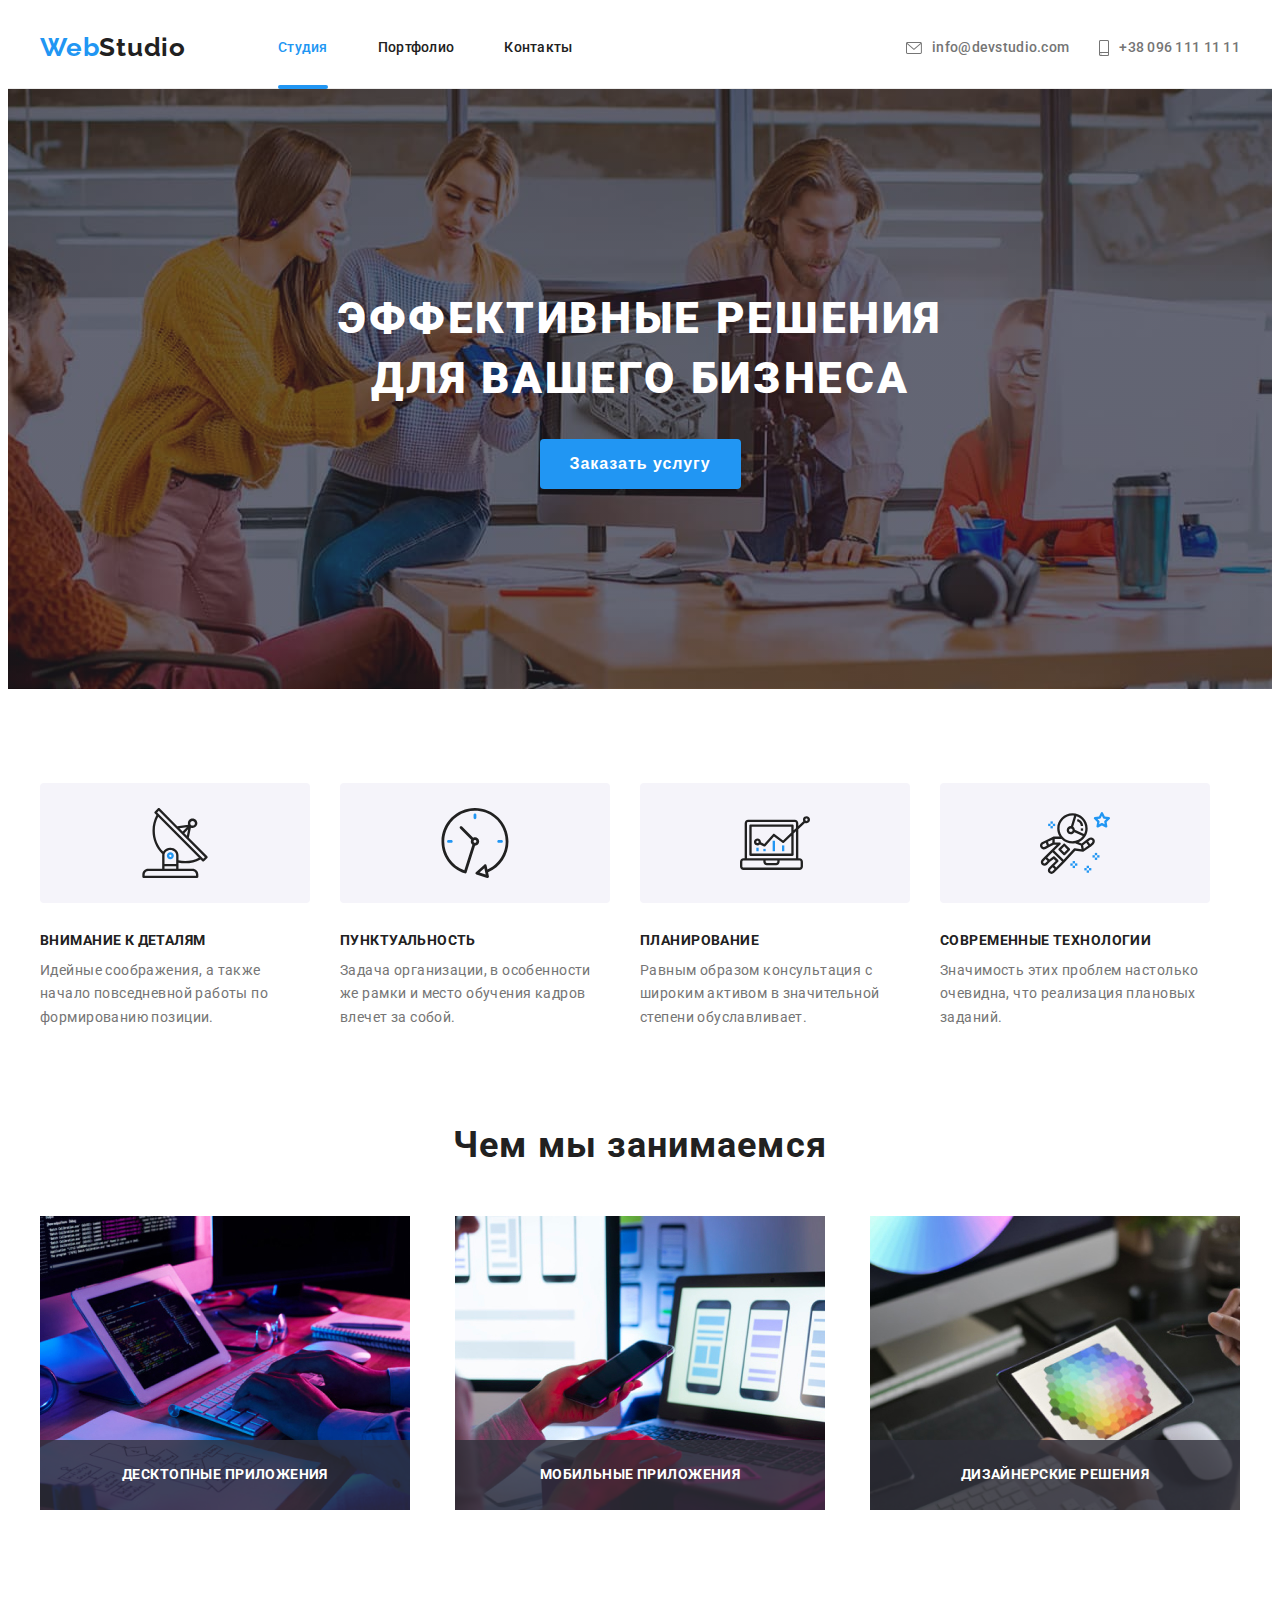
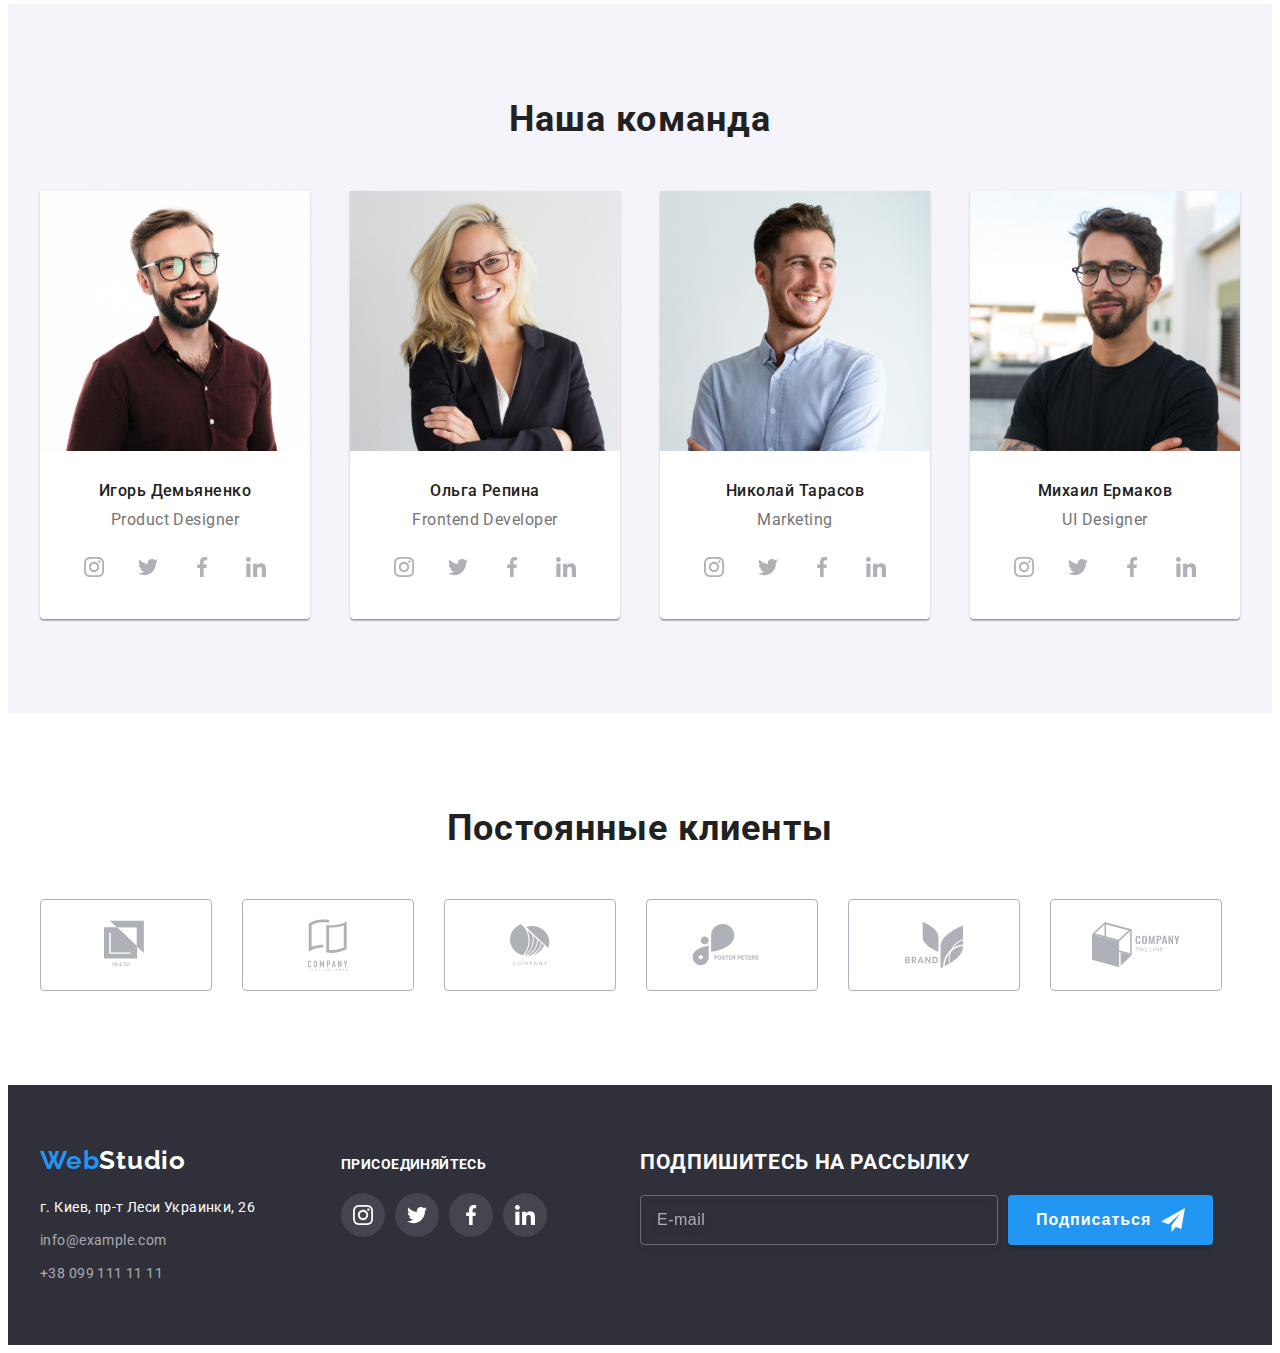
==== index.html @ 3a0b06a1 "Переносит все файлы из предыдущего ДЗ" ====
<!DOCTYPE html>
<html lang="ru">
  <head>
    <meta charset="UTF-8" />
    <meta name="viewport" content="width=device-width, initial-scale=1.0" />
    <title lang="en"><span>Web</span>Studio</title>
    <link
      rel="stylesheet"
      href="https://cdnjs.cloudflare.com/ajax/libs/modern-normalize/1.0.0/modern-normalize.min.css"
      integrity="sha512-ISS7cAi1PEhQ8jnbJpJZMd29NlhNj4AWYyLOSp2CE/CsHxTCu+r+t0D2yoJudVrd0/8fTVPUVDzY5Tvli75u/g=="
      crossorigin="anonymous"
    />
    <link rel="preconnect" href="https://fonts.gstatic.com" />
    <link
      href="https://fonts.googleapis.com/css2?family=Raleway:wght@700&family=Roboto:wght@400;500;700;900&display=swap"
      rel="stylesheet"
    />
    <link rel="stylesheet" href="./css/styles.css" />
  </head>
  <body>
    <header class="header">
      <div class="conteiner">
        <nav class="navigation">
          <a class="logo link" lang="en" href="index.html">
            <span class="logo-color">Web</span>Studio
          </a>
          <ul class="navigation-list list">
            <li class="navigation-list-item">
              <a class="navigation-list-link current link" href="#">Студия</a>
            </li>
            <li class="navigation-list-item">
              <a class="navigation-list-link link" href="./portfolio.html"
                >Портфолио</a
              >
            </li>
            <li class="navigation-list-item">
              <a class="navigation-list-link link" href="#">Контакты</a>
            </li>
          </ul>
        </nav>
        <ul class="contacts-list list">
          <li class="contacts-list-item">
            <a class="head-contacts link" href="mailto:info@devstudio.com">
              <svg width="16" height="12" class="icon-mail">
                <use href="./images/sprite-svg/sprite.svg#icon-mail"></use>
              </svg>
              info@devstudio.com</a
            >
          </li>
          <li class="contacts-list-item">
            <a class="head-contacts link" href="tel:+380961111111">
              <svg width="10" height="16" class="icon-smartphone">
                <use
                  href="./images/sprite-svg/sprite.svg#icon-smartphone"
                ></use>
              </svg>
              +38 096 111 11 11</a
            >
          </li>
        </ul>
      </div>
    </header>
    <main>
      <!-- Hero -->
      <section class="section-hero">
        <div class="conteiner">
          <h1 class="hero-title">Эффективные решения для вашего бизнеса</h1>
          <button class="hero-btn" type="button" data-modal-open>
            Заказать услугу
          </button>
        </div>
      </section>
      <!-- info -->
      <section class="section-info">
        <div class="conteiner">
          <h2 class="visually-hidden">Преимущества компаниии</h2>
          <ul class="info-list list">
            <li class="info-item">
              <div class="info-icon">
                <svg width="70" height="70" class="info-icon-pic">
                  <use href="./images/sprite-svg/sprite.svg#icon-antenna"></use>
                </svg>
              </div>
              <h3 class="info-item-title">Внимание к деталям</h3>
              <p class="info-item-text">
                Идейные соображения, а также начало повседневной работы по
                формированию позиции.
              </p>
            </li>
            <li class="info-item">
              <div class="info-icon">
                <svg width="70" height="70" class="info-icon-pic">
                  <use href="./images/sprite-svg/sprite.svg#icon-clock"></use>
                </svg>
              </div>
              <h3 class="info-item-title">Пунктуальность</h3>
              <p class="info-item-text">
                Задача организации, в особенности же рамки и место обучения
                кадров влечет за собой.
              </p>
            </li>
            <li class="info-item">
              <div class="info-icon">
                <svg width="70" height="70" class="info-icon-pic">
                  <use href="./images/sprite-svg/sprite.svg#icon-diagram"></use>
                </svg>
              </div>
              <h3 class="info-item-title">Планирование</h3>
              <p class="info-item-text">
                Равным образом консультация с широким активом в значительной
                степени обуславливает.
              </p>
            </li>
            <li class="info-item">
              <div class="info-icon">
                <svg width="70" height="70" class="info-icon-pic">
                  <use
                    href="./images/sprite-svg/sprite.svg#icon-astronaut"
                  ></use>
                </svg>
              </div>
              <h3 class="info-item-title">Современные технологии</h3>
              <p class="info-item-text">
                Значимость этих проблем настолько очевидна, что реализация
                плановых заданий.
              </p>
            </li>
          </ul>
        </div>
      </section>
      <!-- What are we doing -->
      <section class="section-we-doing">
        <div class="conteiner">
          <h2 class="we-doing-title">Чем мы занимаемся</h2>
          <ul class="we-doing-list list">
            <li class="we-doing-item">
              <img
                class="we-doing-img"
                src="./images/What-are-we-doing/img1.jpg"
                alt="Написание кода приложения"
                width="370"
                height="294"
              />
              <p class="we-doing-text">Десктопные приложения</p>
            </li>
            <li class="we-doing-item">
              <img
                class="we-doing-img"
                src="./images/What-are-we-doing/img2.jpg"
                alt="Синхронизация с телефоном"
                width="370"
                height="294"
              />
              <p class="we-doing-text">Мобильные приложения</p>
            </li>
            <li class="we-doing-item">
              <img
                class="we-doing-img"
                src="./images/What-are-we-doing/img3.jpg"
                alt="Выбор цвета"
                width="370"
                height="294"
              />
              <p class="we-doing-text">Дизайнерские решения</p>
            </li>
          </ul>
        </div>
      </section>
      <!-- our team -->
      <section class="section-team">
        <div class="conteiner">
          <h2 class="team-title">Наша команда</h2>
          <ul class="team-list list">
            <li class="team-item">
              <img
                class="team-img"
                src="./images/our-team/Игорь-Демьяненко.jpg"
                alt="Фото Игорь Демьяненко"
                width="270"
                height="260"
              />
              <h3 class="team-name">Игорь Демьяненко</h3>
              <p class="team-profession" lang="en">Product Designer</p>
              <ul class="social-list list">
                <li class="social-list-item">
                  <a class="social-list-link link" href="#">
                    <svg class="social-list-icon social-light-theme">
                      <use
                        href="./images/sprite-svg/sprite.svg#icon-instagram"
                      ></use>
                    </svg>
                  </a>
                </li>
                <li class="social-list-item">
                  <a class="social-list-link link" href="#">
                    <svg class="social-list-icon social-light-theme">
                      <use
                        href="./images/sprite-svg/sprite.svg#icon-twitter"
                      ></use>
                    </svg>
                  </a>
                </li>
                <li class="social-list-item">
                  <a class="social-list-link link" href="#">
                    <svg class="social-list-icon social-light-theme">
                      <use
                        href="./images/sprite-svg/sprite.svg#icon-facebook"
                      ></use>
                    </svg>
                  </a>
                </li>
                <li class="social-list-item">
                  <a class="social-list-link link" href="#">
                    <svg class="social-list-icon social-light-theme">
                      <use
                        href="./images/sprite-svg/sprite.svg#icon-linkedin"
                      ></use>
                    </svg>
                  </a>
                </li>
              </ul>
            </li>
            <li class="team-item">
              <img
                class="team-img"
                src="./images/our-team/Ольга-Репина.jpg"
                alt="Фото Ольга Репина"
                width="270"
                height="260"
              />
              <h3 class="team-name">Ольга Репина</h3>
              <p class="team-profession" lang="en">Frontend Developer</p>
              <ul class="social-list list">
                <li class="social-list-item">
                  <a class="social-list-link link" href="#">
                    <svg class="social-list-icon social-light-theme">
                      <use
                        href="./images/sprite-svg/sprite.svg#icon-instagram"
                      ></use>
                    </svg>
                  </a>
                </li>
                <li class="social-list-item">
                  <a class="social-list-link link" href="#">
                    <svg class="social-list-icon social-light-theme">
                      <use
                        href="./images/sprite-svg/sprite.svg#icon-twitter"
                      ></use>
                    </svg>
                  </a>
                </li>
                <li class="social-list-item">
                  <a class="social-list-link link" href="#">
                    <svg class="social-list-icon social-light-theme">
                      <use
                        href="./images/sprite-svg/sprite.svg#icon-facebook"
                      ></use>
                    </svg>
                  </a>
                </li>
                <li class="social-list-item">
                  <a class="social-list-link link" href="#">
                    <svg class="social-list-icon social-light-theme">
                      <use
                        href="./images/sprite-svg/sprite.svg#icon-linkedin"
                      ></use>
                    </svg>
                  </a>
                </li>
              </ul>
            </li>
            <li class="team-item">
              <img
                class="team-img"
                src="./images/our-team/Николай-Тарасов.jpg"
                alt="Фото Николай Тарасов"
                width="270"
                height="260"
              />
              <h3 class="team-name">Николай Тарасов</h3>
              <p class="team-profession" lang="en">Marketing</p>
              <ul class="social-list list">
                <li class="social-list-item">
                  <a class="social-list-link link" href="#">
                    <svg class="social-list-icon social-light-theme">
                      <use
                        href="./images/sprite-svg/sprite.svg#icon-instagram"
                      ></use>
                    </svg>
                  </a>
                </li>
                <li class="social-list-item">
                  <a class="social-list-link link" href="#">
                    <svg class="social-list-icon social-light-theme">
                      <use
                        href="./images/sprite-svg/sprite.svg#icon-twitter"
                      ></use>
                    </svg>
                  </a>
                </li>
                <li class="social-list-item">
                  <a class="social-list-link link" href="#">
                    <svg class="social-list-icon social-light-theme">
                      <use
                        href="./images/sprite-svg/sprite.svg#icon-facebook"
                      ></use>
                    </svg>
                  </a>
                </li>
                <li class="social-list-item">
                  <a class="social-list-link link" href="#">
                    <svg class="social-list-icon social-light-theme">
                      <use
                        href="./images/sprite-svg/sprite.svg#icon-linkedin"
                      ></use>
                    </svg>
                  </a>
                </li>
              </ul>
            </li>
            <li class="team-item">
              <img
                class="team-img"
                src="./images/our-team/Михаил-Ермаков.jpg"
                alt="Фото Михаил Ермаков"
                width="270"
                height="260"
              />
              <h3 class="team-name">Михаил Ермаков</h3>
              <p class="team-profession" lang="en">UI Designer</p>
              <ul class="social-list list">
                <li class="social-list-item">
                  <a class="social-list-link link" href="#">
                    <svg class="social-list-icon social-light-theme">
                      <use
                        href="./images/sprite-svg/sprite.svg#icon-instagram"
                      ></use>
                    </svg>
                  </a>
                </li>
                <li class="social-list-item">
                  <a class="social-list-link link" href="#">
                    <svg class="social-list-icon social-light-theme">
                      <use
                        href="./images/sprite-svg/sprite.svg#icon-twitter"
                      ></use>
                    </svg>
                  </a>
                </li>
                <li class="social-list-item">
                  <a class="social-list-link link" href="#">
                    <svg class="social-list-icon social-light-theme">
                      <use
                        href="./images/sprite-svg/sprite.svg#icon-facebook"
                      ></use>
                    </svg>
                  </a>
                </li>
                <li class="social-list-item">
                  <a class="social-list-link link" href="#">
                    <svg class="social-list-icon social-light-theme">
                      <use
                        href="./images/sprite-svg/sprite.svg#icon-linkedin"
                      ></use>
                    </svg>
                  </a>
                </li>
              </ul>
            </li>
          </ul>
        </div>
      </section>
      <!-- Regular customers -->
      <section class="section-customers">
        <div class="conteiner">
          <h2 class="customers-title">Постоянные клиенты</h2>
          <ul class="customers-list list">
            <li class="customers-item">
              <a class="customers-link link" href="#">
                <svg width="44" height="50" class="customers-link-pic">
                  <use
                    href="./images/sprite-svg/sprite.svg#icon-company1"
                  ></use>
                </svg>
              </a>
            </li>
            <li class="customers-item">
              <a class="customers-link link" href="#">
                <svg width="40" height="52" class="customers-link-pic">
                  <use
                    href="./images/sprite-svg/sprite.svg#icon-company2"
                  ></use>
                </svg>
              </a>
            </li>
            <li class="customers-item">
              <a class="customers-link link" href="#">
                <svg width="40" height="42" class="customers-link-pic">
                  <use
                    href="./images/sprite-svg/sprite.svg#icon-company3"
                  ></use>
                </svg>
              </a>
            </li>
            <li class="customers-item">
              <a class="customers-link link" href="#">
                <svg width="80" height="42" class="customers-link-pic">
                  <use
                    href="./images/sprite-svg/sprite.svg#icon-company4"
                  ></use>
                </svg>
              </a>
            </li>
            <li class="customers-item">
              <a class="customers-link link" href="#">
                <svg width="58" height="46" class="customers-link-pic">
                  <use
                    href="./images/sprite-svg/sprite.svg#icon-company5"
                  ></use>
                </svg>
              </a>
            </li>
            <li class="customers-item">
              <a class="customers-link link" href="#">
                <svg width="88" height="46" class="customers-link-pic">
                  <use
                    href="./images/sprite-svg/sprite.svg#icon-company6"
                  ></use>
                </svg>
              </a>
            </li>
          </ul>
        </div>
      </section>
    </main>
    <!-- Contacts info -->
    <footer class="footer">
      <div class="conteiner">
        <div class="footer-contacts">
          <a class="footer-logo link" lang="en" href="index.html">
            <span class="logo-color">Web</span>Studio
          </a>
          <address class="footer-address">
            <ul class="address-list list">
              <li class="address-item">
                <a
                  class="address-map link"
                  href="https://goo.gl/maps/zDSShLqWRXgAwJdu6"
                  target="_blank"
                  >г. Киев, пр-т Леси Украинки, 26</a
                >
              </li>
              <li class="address-item">
                <a class="footer-contacts link" href="mailto:info@devstudio.com"
                  >info@example.com</a
                >
              </li>
              <li class="address-item">
                <a class="footer-contacts link" href="tel:+380961111111"
                  >+38 099 111 11 11</a
                >
              </li>
            </ul>
          </address>
        </div>
        <div class="footer-social">
          <p class="social-title">Присоединяйтесь</p>
          <ul class="social-list list">
            <li class="social-list-item">
              <a class="social-list-link link" href="#">
                <svg class="social-list-icon social-dark-theme">
                  <use
                    href="./images/sprite-svg/sprite.svg#icon-instagram"
                  ></use>
                </svg>
              </a>
            </li>
            <li class="social-list-item">
              <a class="social-list-link link" href="#">
                <svg class="social-list-icon social-dark-theme">
                  <use href="./images/sprite-svg/sprite.svg#icon-twitter"></use>
                </svg>
              </a>
            </li>
            <li class="social-list-item">
              <a class="social-list-link link" href="#">
                <svg class="social-list-icon social-dark-theme">
                  <use
                    href="./images/sprite-svg/sprite.svg#icon-facebook"
                  ></use>
                </svg>
              </a>
            </li>
            <li class="social-list-item">
              <a class="social-list-link link" href="#">
                <svg class="social-list-icon social-dark-theme">
                  <use
                    href="./images/sprite-svg/sprite.svg#icon-linkedin"
                  ></use>
                </svg>
              </a>
            </li>
          </ul>
        </div>
        <div class="footer-submit">
          <h2 class="submit-title">Подпишитесь на рассылку</h2>
          <form action="#" class="footer-submit-form">
            <input
              type="email"
              placeholder="E-mail"
              class="footer-submit-input"
              name="user-email"
              required
            /><button class="footer-btn" type="submit">
              Подписаться
              <svg width="24" height="24" class="submit-icon">
                <use href="./images/sprite-svg/sprite.svg#icon-send"></use>
              </svg>
            </button>
          </form>
        </div>
      </div>
    </footer>
    <div class="backdrop is-hidden" data-modal>
      <div class="modal">
        <button class="modal-close" type="button" data-modal-close>
          <svg width="11" height="11" class="modal-icon">
            <use href="./images/sprite-svg/sprite.svg#icon-close-1"></use>
          </svg>
        </button>
        <form action="#" class="modal-form">
          <p class="modal-title">Оставьте свои данные, мы вам перезвоним</p>
          <div class="modal-form-container">
            <label for="name" class="modal-label">Имя</label>
            <div class="modal-box">
              <input
                type="text"
                id="name"
                name="name"
                class="modal-input"
                required
              />
              <svg width="18" height="18" class="modal-form-icon">
                <use
                  href="./images/sprite-svg/sprite.svg#icon-person-black"
                ></use>
              </svg>
            </div>
          </div>
          <div class="modal-form-container">
            <label for="tel" class="modal-label">Телефон</label>
            <div class="modal-box">
              <input
                type="tel"
                id="tel"
                name="phone"
                class="modal-input"
                required
              />
              <svg width="18" height="18" class="modal-form-icon">
                <use
                  href="./images/sprite-svg/sprite.svg#icon-phone-black"
                ></use>
              </svg>
            </div>
          </div>
          <div class="modal-form-container">
            <label for="mail" class="modal-label">Почта</label>
            <div class="modal-box">
              <input
                type="email"
                id="mail"
                name="mail"
                class="modal-input"
                required
              />
              <svg width="18" height="18" class="modal-form-icon">
                <use
                  href="./images/sprite-svg/sprite.svg#icon-email-black"
                ></use>
              </svg>
            </div>
          </div>
          <label for="modal-textarea" class="modal-label">Комментарий</label>
          <textarea
            class="modal-textarea"
            name="modal-textarea"
            id="modal-textarea"
            placeholder="Введите текст"
          ></textarea>
          <div class="conteiner-checkbox">
            <label class="checkbox-label">
              <input
                type="checkbox"
                class="checkbox-input"
                name="checkbox"
                required
              />
              <span class="checkbox-icon"></span>Соглашаюсь с рассылкой и
              принимаю&nbsp;
              <a class="checkbox-link" href="#">Условия договора</a>
            </label>
          </div>
          <button type="submit" class="submit-btn">Отправить</button>
        </form>
      </div>
    </div>
    <script src="./js/modal.js"></script>
  </body>
</html>
---- css/styles.css ----
:root {
  --primery-text-color: #757575;
  --title-color: #212121;
  --secondary-color: #2196f3;
  --background-color: #2f303a;
  --secondary-background-color: #f5f4fa;
  --background-card-color: #ffffff;
  --background-hero-color: #c4c4c4;
  --social-icon-light-color: #afb1b8;
  --light-icon-color: #ffffff;
  --time-hover: 250ms;
}

h1,
h2,
h3,
h4,
h5,
h6,
p {
  margin: 0;
}

ul,
ol {
  margin: 0;
  padding: 0;
}

img {
  display: block;
}

.link {
  text-decoration: none;
}

.list {
  list-style: none;
}

address {
  font-style: normal;
}

body {
  font-family: 'Roboto', sans-serif;
  font-size: 14px;
  color: var(--primery-text-color);
}

.conteiner {
  width: 1200px;
  padding-right: 15px;
  padding-left: 15px;
  margin: 0 auto;
}

/* ============= modal window =============*/

.backdrop {
  position: fixed;
  top: 0;
  left: 0;
  width: 100%;
  height: 100%;
  background: rgba(0, 0, 0, 0.2);

  opacity: 1;
  visibility: visible;
  transition: opacity var(--time-hover) cubic-bezier(0.4, 0, 0.2, 1),
    visibility var(--time-hover) cubic-bezier(0.4, 0, 0.2, 1);
}

.backdrop.is-hidden {
  opacity: 0;
  pointer-events: none;
  visibility: hidden;
}

.backdrop.is-hidden .modal {
  transform: translate(-50%, -50%) scale(0.5);
}

.modal {
  position: absolute;
  top: 50%;
  left: 50%;
  transform: translate(-50%, -50%) scale(1);
  transition: transform var(--time-hover) cubic-bezier(0.4, 0, 0.2, 1);

  min-width: 528px;
  min-height: 580px;
  padding: 40px;

  background: var(--background-card-color);
  box-shadow: 0px 1px 3px rgba(0, 0, 0, 0.12), 0px 1px 1px rgba(0, 0, 0, 0.14),
    0px 2px 1px rgba(0, 0, 0, 0.2);
  border-radius: 4px;
}

.modal-close {
  position: absolute;
  width: 30px;
  height: 30px;
  top: 8px;
  right: 8px;
  background: transparent;
  border: 1px solid rgba(0, 0, 0, 0.1);
  border-radius: 50%;
  cursor: pointer;
}

.modal-close:hover .modal-icon,
.modal-close:focus .modal-icon {
  fill: var(--secondary-color);
}

.modal-icon {
  position: absolute;
  top: 50%;
  left: 50%;
  transform: translate(-50%, -50%);
  fill: #000000;

  transition: fill var(--time-hover) cubic-bezier(0.4, 0, 0.2, 1);
}

.modal-form {
  display: flex;
  flex-direction: column;
}

.modal-title {
  margin-bottom: 12px;
  font-weight: 700;
  font-size: 20px;
  line-height: 1.15;
  text-align: center;
  letter-spacing: 0.03em;
  color: var(--title-color);
}
.modal-form-container {
  display: flex;
  flex-direction: column;
  position: relative;
  margin-bottom: 10px;
}

.modal-label {
  margin-bottom: 4px;
  font-weight: 400;
  font-size: 12px;
  line-height: 1.17;
  letter-spacing: 0.01em;
  color: var(--primery-text-color);
}

.modal-input:hover + .modal-form-icon,
.modal-input:focus + .modal-form-icon {
  fill: var(--secondary-color);
  cursor: pointer;
}

.modal-box {
  position: relative;
}

.modal-box:hover,
.modal-box:focus {
  fill: var(--secondary-color);
  cursor: pointer;
}

/* .modal-input:hover + .modal-form-icon,
.modal-input:focus + .modal-form-icon {
  fill: var(--secondary-color);
  cursor: pointer;
} */

.modal-input:hover,
.modal-input:focus {
  border-color: var(--secondary-color);
  cursor: pointer;
}

.modal-input {
  outline: none;
  width: 100%;
  border: 1px solid rgba(33, 33, 33, 0.2);
  box-sizing: border-box;
  border-radius: 4px;
  padding-top: 11px;
  padding-bottom: 11px;
  padding-left: 42px;

  transition: border-color var(--time-hover) cubic-bezier(0.4, 0, 0.2, 1);
}

.modal-form-icon {
  position: absolute;
  top: 50%;
  left: 12px;
  transform: translateY(-50%);
  pointer-events: none;

  transition: fill var(--time-hover) cubic-bezier(0.4, 0, 0.2, 1);
}

.modal-textarea {
  outline: none;
  padding: 12px 16px;
  margin-bottom: 20px;
  resize: none;
  height: 120px;
  border: 1px solid rgba(33, 33, 33, 0.2);
  box-sizing: border-box;
  border-radius: 4px;
  overflow: scroll;

  transition: border-color var(--time-hover) cubic-bezier(0.4, 0, 0.2, 1);
}

.modal-textarea::placeholder {
  font-weight: 400;
  font-size: 12px;
  line-height: 1.17;
  letter-spacing: 0.01em;
  color: rgba(117, 117, 117, 0.5);

  transition: color var(--time-hover) cubic-bezier(0.4, 0, 0.2, 1);
}

.modal-textarea:hover,
.modal-textarea:focus {
  border-color: var(--secondary-color);
  cursor: pointer;
}

.modal-textarea:hover::placeholder,
.modal-textarea:focus::placeholder {
  color: var(--secondary-color);
}

.conteiner-checkbox {
  display: flex;
  align-items: center;
  margin-right: auto;
  margin-bottom: 30px;
  margin-left: auto;
}

.checkbox-label {
  display: flex;
  align-items: center;
  font-weight: 400;
  font-size: 14px;
  line-height: 1.71;
  letter-spacing: 0.03em;
  color: var(--primery-text-color);
}

.checkbox-label:hover {
  cursor: pointer;
}

.checkbox-label:focus-within .checkbox-input:checked {
  background-color: var(--secondary-color);
  background-image: url('../images/sprite-svg/icon-check.svg');
  background-repeat: no-repeat;
  background-position: 50% 50%;
  background-origin: border-box;
  border-color: transparent;
}

.checkbox-label:hover .checkbox-icon,
.checkbox-label:focus-within .checkbox-icon {
  border: 2px solid var(--secondary-color);
  cursor: pointer;
}

.checkbox-input {
  position: absolute;
  width: 1px;
  height: 1px;
  margin: -1px;
  border: 0;
  padding: 0;
  clip: rect(0 0 0 0);
  overflow: hidden;
}

.checkbox-icon {
  display: inline-block;
  width: 16px;
  height: 15px;
  margin-right: 7px;
  border: 2px solid #000000;
  box-sizing: border-box;
  border-radius: 2px;
  background-image: none;

  transition: background-color var(--time-hover) cubic-bezier(0.4, 0, 0.2, 1),
    border-color var(--time-hover) cubic-bezier(0.4, 0, 0.2, 1),
    background-image var(--time-hover) cubic-bezier(0.4, 0, 0.2, 1);
}

.checkbox-input:checked + .checkbox-icon {
  background-color: var(--secondary-color);
  background-image: url('../images/sprite-svg/icon-check.svg');
  background-repeat: no-repeat;
  background-position: 50% 50%;
  background-origin: border-box;
  border-color: transparent;
}

.checkbox-link {
  color: var(--secondary-color);
}

.submit-btn {
  min-width: 200px;
  min-height: 50px;
  margin-right: auto;
  margin-left: auto;
  padding: 10px 52px;
  background: var(--secondary-color);
  box-shadow: 0px 4px 4px rgba(0, 0, 0, 0.15);
  border-radius: 4px;
  border: none;

  font-weight: 700;
  font-size: 16px;
  line-height: 1.87;
  text-align: center;
  letter-spacing: 0.06em;
  color: var(--light-icon-color);

  transition: background-color var(--time-hover) cubic-bezier(0.4, 0, 0.2, 1);
}

.submit-btn:hover,
.submit-btn:focus {
  background-color: #188ce8;
  cursor: pointer;
}

/* ============= end modal window =============*/

/* ============= header =============*/

.header .conteiner {
  display: flex;
}

.header {
  border-bottom: 1px solid #ececec;
}

.logo {
  margin-right: 92px;
  padding-top: 24px;
  padding-bottom: 25px;

  font-family: 'Raleway', sans-serif;
  font-weight: 700;
  font-size: 26px;
  line-height: 1.19;
  letter-spacing: 0.03em;
  color: var(--title-color);
}

.logo:hover,
.logo:focus {
  opacity: 0.5;
}

.logo-color,
.head-contacts:hover,
.head-contacts:focus,
.navigation-list-link:hover,
.navigation-list-link:focus {
  color: var(--secondary-color);
}

.head-contacts:hover .icon-mail,
.head-contacts:focus .icon-mail {
  fill: var(--secondary-color);
}

.head-contacts:hover .icon-smartphone,
.head-contacts:focus .icon-smartphone {
  fill: var(--secondary-color);
}

.navigation {
  display: flex;
  align-items: center;
}

.navigation-list {
  display: flex;
  align-items: center;
}

.contacts-list {
  display: flex;
  align-items: center;
  margin-left: auto;
}

.navigation-list-item:not(:last-child) {
  display: flex;
  margin-right: 50px;
}
.contacts-list-item:not(:last-child) {
  margin-right: 30px;
}

.navigation-list-link {
  display: block;
  padding-top: 32px;
  padding-bottom: 32px;
  font-weight: 500;
  line-height: 1.14;
  letter-spacing: 0.02em;
  color: var(--title-color);

  transition: color var(--time-hover) cubic-bezier(0.4, 0, 0.2, 1);
}

.head-contacts {
  display: flex;
  align-items: center;
  padding-top: 32px;
  padding-bottom: 32px;
  font-weight: 500;
  line-height: 1.14;
  letter-spacing: 0.02em;
  color: var(--primery-text-color);
  fill: currentColor;

  transition: color var(--time-hover) cubic-bezier(0.4, 0, 0.2, 1);
}

.icon-mail {
  display: flex;
  margin-right: 10px;

  transition: fill var(--time-hover) cubic-bezier(0.4, 0, 0.2, 1);
}

.icon-smartphone {
  display: flex;
  margin-right: 10px;

  transition: fill var(--time-hover) cubic-bezier(0.4, 0, 0.2, 1);
}

.current {
  position: relative;
  color: var(--secondary-color);
}

.current::after {
  display: block;
  position: absolute;
  bottom: -1px;
  content: '';
  width: 100%;
  height: 4px;

  background: var(--secondary-color);
  border-radius: 2px;
}
/* ============= end header =============*/

/* ============= hero =============*/

.section-hero .conteiner {
  display: flex;
  flex-direction: column;
  align-items: center;
  padding-top: 200px;
  padding-bottom: 200px;
}

.section-hero {
  max-width: 1600px;
  margin: 0 auto;
  background-color: var(--background-hero-color);
  background-image: linear-gradient(
      rgba(47, 48, 58, 0.4),
      rgba(47, 48, 58, 0.4)
    ),
    url(../images/Hero/hero.jpg);

  background-repeat: no-repeat;
  background-position: center;
  background-size: cover;
}
.hero-title {
  max-width: 710px;
  font-weight: 900;
  font-size: 44px;
  line-height: 1.36;
  text-align: center;
  letter-spacing: 0.06em;
  text-transform: uppercase;
  color: #ffffff;
  margin-bottom: 30px;
}

.hero-btn {
  min-width: 200px;
  background-color: var(--secondary-color);
  box-shadow: 0px 4px 4px rgba(0, 0, 0, 0.15);
  border: none;
  border-radius: 4px;
  padding: 10px 30px;

  font-weight: 700;
  font-size: 16px;
  line-height: 1.87;
  text-align: center;
  letter-spacing: 0.06em;
  color: #ffffff;

  transition: background-color var(--time-hover) cubic-bezier(0.4, 0, 0.2, 1);
}

.hero-btn:hover,
.hero-btn:focus {
  background-color: #188ce8;
  cursor: pointer;
}
/* ============= end hero =============*/

/* ============= info =============*/

.section-info {
  padding-top: 94px;
  padding-bottom: 94px;
}

.visually-hidden {
  position: absolute;
  width: 1px;
  height: 1px;
  margin: -1px;
  border: 0;
  padding: 0;
  clip: rect(0 0 0 0);
  overflow: hidden;
}

.info-list {
  display: flex;
}

.info-item {
  max-width: 270px;
}

.info-item:not(:last-child) {
  margin-right: 30px;
}

.info-icon {
  display: flex;
  justify-content: center;
  padding-top: 25px;
  padding-bottom: 25px;
  background: var(--secondary-background-color);
  border-radius: 4px;
  margin-bottom: 30px;
}

.info-item-title {
  margin-bottom: 10px;
  font-weight: 700;
  font-size: 14px;
  line-height: 1.14;
  letter-spacing: 0.03em;
  text-transform: uppercase;
  color: var(--title-color);
}

.info-item-text {
  font-weight: 400;
  line-height: 1.71;
  letter-spacing: 0.03em;
}
/* ============= end info =============*/

/* ============= what we are doing =============*/

.section-we-doing {
  padding-bottom: 94px;
}

.we-doing-title {
  font-weight: 700;
  font-size: 36px;
  line-height: 1.17;
  text-align: center;
  letter-spacing: 0.03em;
  color: var(--title-color);
  margin-bottom: 50px;
}

.we-doing-list {
  display: flex;
  justify-content: space-between;
}

.we-doing-item {
  position: relative;
}

.we-doing-text {
  position: absolute;
  display: block;
  bottom: 0;
  width: 100%;
  padding-top: 27px;
  padding-bottom: 27px;
  font-weight: 700;
  font-size: 14px;
  line-height: 1.14;
  text-align: center;
  letter-spacing: 0.03em;
  text-transform: uppercase;
  background: rgba(47, 48, 58, 0.8);

  color: var(--light-icon-color);
}

/* ============= end what we are doing =============*/

/* ============= our team =============*/

.section-team {
  padding-top: 94px;
  padding-bottom: 94px;
  background-color: var(--secondary-background-color);
}

.team-title {
  font-weight: 700;
  font-size: 36px;
  line-height: 1.17;
  text-align: center;
  letter-spacing: 0.03em;
  color: var(--title-color);
  margin-bottom: 50px;
}

.team-list {
  display: flex;
  justify-content: space-between;
}

.team-item {
  background-color: var(--background-card-color);
  box-shadow: 0px 1px 3px rgba(0, 0, 0, 0.12), 0px 1px 1px rgba(0, 0, 0, 0.14),
    0px 2px 1px rgba(0, 0, 0, 0.2);
  border-radius: 0px 0px 4px 4px;
}

.team-img {
  margin-bottom: 30px;
}

.team-name {
  font-weight: 500;
  font-size: 16px;
  line-height: 1.19;
  text-align: center;
  letter-spacing: 0.03em;
  color: var(--title-color);
  margin-bottom: 10px;
}

.team-profession {
  font-weight: 400;
  font-size: 16px;
  line-height: 1.19;
  text-align: center;
  letter-spacing: 0.03em;
  margin-bottom: 16px;
}

.social-light-theme {
  fill: var(--social-icon-light-color);
}

.team-list .social-list {
  display: flex;
  justify-content: center;
  margin-bottom: 30px;
}

/* ============= end our team =============*/

/* ============= regular customers =============*/

.section-customers {
  padding-top: 94px;
  padding-bottom: 94px;
}

.customers-list {
  display: flex;
}
.customers-title {
  margin-bottom: 50px;
  font-weight: 700;
  font-size: 36px;
  line-height: 1.17;
  text-align: center;
  letter-spacing: 0.03em;
  color: var(--title-color);
}

.customers-link {
  display: flex;
  justify-content: center;
  align-items: center;
  width: 170px;
  height: 90px;

  border: 1px solid var(--social-icon-light-color);
  border-radius: 4px;

  transition: border-color var(--time-hover) cubic-bezier(0.4, 0, 0.2, 1);
}

.customers-link-pic {
  display: block;
  fill: var(--social-icon-light-color);

  transition: fill var(--time-hover) cubic-bezier(0.4, 0, 0.2, 1);
}

.customers-item:not(:last-child) {
  margin-right: 30px;
}

.customers-link:hover,
.customers-link:focus {
  border-color: var(--secondary-color);
  cursor: pointer;
}

.customers-link:hover .customers-link-pic,
.customers-link:focus .customers-link-pic {
  fill: var(--secondary-color);
}

/* ============= end regular customers =============*/

/* ============= contacts info =============*/

.footer .conteiner {
  display: flex;
  align-items: baseline;
}

.footer-contacts {
  display: flex;
  flex-direction: column;
  margin-right: 70px;
  width: 231px;
}

.footer {
  background-color: var(--background-color);
  padding-top: 60px;
  padding-bottom: 60px;
}

.footer-logo {
  font-family: 'Raleway', sans-serif;
  font-weight: 700;
  font-size: 26px;
  line-height: 1.19;
  letter-spacing: 0.03em;
  color: var(--light-icon-color);
  margin-bottom: 20px;
}

.footer-logo:hover,
.footer-logo:focus {
  opacity: 0.5;
}

.address-item:not(:last-child) {
  margin-bottom: 9px;
}

.address-map {
  font-weight: 400;
  line-height: 1.71;
  letter-spacing: 0.03em;
  color: var(--light-icon-color);

  transition: color var(--time-hover) cubic-bezier(0.4, 0, 0.2, 1);
}

.address-map:hover,
.address-map:focus {
  color: var(--secondary-color);
}

.footer-contacts {
  flex-shrink: 0;
  font-weight: 400;
  line-height: 1.71;
  letter-spacing: 0.03em;
  color: rgba(255, 255, 255, 0.6);

  transition: color var(--time-hover) cubic-bezier(0.4, 0, 0.2, 1);
}

.footer-contacts:hover,
.footer-contacts:focus {
  color: var(--secondary-color);
}

.footer-social {
  display: flex;
  flex-direction: column;
  margin-right: 93px;
}

.social-title,
.submit-title {
  margin-bottom: 20px;
  font-weight: 700;
  line-height: 1.14;
  letter-spacing: 0.03em;
  text-transform: uppercase;
  color: var(--light-icon-color);
}

.social-list {
  display: flex;
  align-items: flex-start;
}

.social-list-item:not(:last-child) {
  margin-right: 10px;
}

.social-list-link {
  display: flex;
  justify-content: center;
  align-items: center;
  width: 44px;
  height: 44px;
  background: rgba(255, 255, 255, 0.1);
  border-radius: 50%;
  cursor: pointer;

  transition: background-color var(--time-hover) cubic-bezier(0.4, 0, 0.2, 1);
}

.social-list-link:hover,
.social-list-link:focus {
  background-color: var(--secondary-color);
}

.social-list-icon {
  width: 20px;
  height: 20px;

  transition: fill var(--time-hover) cubic-bezier(0.4, 0, 0.2, 1);
}

.social-dark-theme {
  fill: var(--light-icon-color);
}

.social-list-link:hover .social-list-icon,
.social-list-link:focus .social-list-icon {
  fill: var(--light-icon-color);
}

.footer-submit {
  display: flex;
  flex-direction: column;
}

.footer-submit-form {
  display: flex;
}

.footer-submit-input {
  margin-right: 10px;
  border: 1px solid rgba(255, 255, 255, 0.3);
  box-sizing: border-box;
  filter: drop-shadow(0px 4px 4px rgba(0, 0, 0, 0.15));
  border-radius: 4px;
  background-color: inherit;
  padding-top: 15px;
  padding-bottom: 15px;
  padding-left: 16px;
  width: 358px;
  height: 50px;

  font-weight: 400;
  font-size: 16px;
  line-height: 1.25;
  letter-spacing: 0.03em;
  color: var(--light-icon-color);
}

.footer-submit-input::placeholder {
  font-weight: 400;
  font-size: 16px;
  line-height: 1.25;
  letter-spacing: 0.03em;
  color: rgba(255, 255, 255, 0.6);
}

.footer-btn {
  display: flex;
  align-items: center;
  min-width: 200px;
  background-color: var(--secondary-color);
  box-shadow: 0px 4px 4px rgba(0, 0, 0, 0.15);
  border: none;
  border-radius: 4px;
  padding: 10px 28px;

  font-weight: 700;
  font-size: 16px;
  line-height: 1.87;
  text-align: center;
  letter-spacing: 0.06em;
  color: #ffffff;

  transition: background-color var(--time-hover) cubic-bezier(0.4, 0, 0.2, 1);
}

.footer-btn:hover,
.footer-btn:focus {
  background-color: #188ce8;
  cursor: pointer;
}

.submit-icon {
  fill: currentColor;
  margin-left: 10px;
}

/* ============= end contacts info =============*/

/* ============= portfolio section =============*/

.section-portfolio {
  padding-top: 94px;
  padding-bottom: 94px;
}

/* ============= end portfolio section =============*/

/* ============= filter list =============*/

.btn-list {
  display: flex;
  justify-content: center;
  margin-bottom: 50px;
}

.modal-btn {
  background: var(--secondary-background-color);
  border-radius: 4px;
  font-weight: 500;
  font-size: 16px;
  line-height: 1.62;
  text-align: center;
  letter-spacing: 0.03em;
  color: var(--title-color);
  border: none;
  padding: 6px 20px;

  transition: color var(--time-hover) cubic-bezier(0.4, 0, 0.2, 1),
    background-color var(--time-hover) cubic-bezier(0.4, 0, 0.2, 1);
}

.btn-item:not(:last-child) {
  margin-right: 8px;
}

.modal-btn:hover,
.modal-btn:focus {
  color: var(--light-icon-color);
  background-color: var(--secondary-color);
  cursor: pointer;
}
/* ============= end filter list =============*/

/* ============= portfolio list =============*/

.portfolio-list {
  display: flex;
  flex-wrap: wrap;
  margin: -15px;
}

.portfolio-list-item {
  display: flex;
  margin: 15px;
  outline: 1px solid #eeeeee;
}

.portfolio-list-link {
  transition: box-shadow var(--time-hover) cubic-bezier(0.4, 0, 0.2, 1);
}

.portfolio-list-link:hover,
.portfolio-list-link:focus {
  box-shadow: 0px 1px 1px rgba(0, 0, 0, 0.12), 0px 4px 4px rgba(0, 0, 0, 0.06),
    1px 4px 6px rgba(0, 0, 0, 0.16);
}

.thumb {
  position: relative;
  overflow: hidden;
}

.thumb-text {
  position: absolute;
  padding: 63px 24px;
  bottom: 0;

  width: 100%;
  height: 100%;
  font-weight: 400;
  font-size: 18px;
  line-height: 1.56;
  letter-spacing: 0.03em;
  overflow: scroll;

  background: rgba(33, 150, 243, 0.9);
  color: var(--light-icon-color);
  transform: translateY(100%);
  transition: transform var(--time-hover) cubic-bezier(0.4, 0, 0.2, 1);
}

.portfolio-list-link:hover .thumb-text,
.portfolio-list-link:focus .thumb-text {
  transform: translateY(0);
}

.portfolio-list-title {
  font-weight: 700;
  font-size: 18px;
  line-height: 2;
  letter-spacing: 0.06em;
  color: var(--title-color);
  margin-bottom: 4px;
}

.portfolio-list-text {
  font-weight: 400;
  font-size: 16px;
  line-height: 1.87;
  letter-spacing: 0.03em;
  color: var(--primery-text-color);
}

.cards-title {
  padding: 20px 24px;
}
/* ============= end portfolio list =============*/

/* ============= =============*/
/* ============= =============*/
/* ============= =============*/
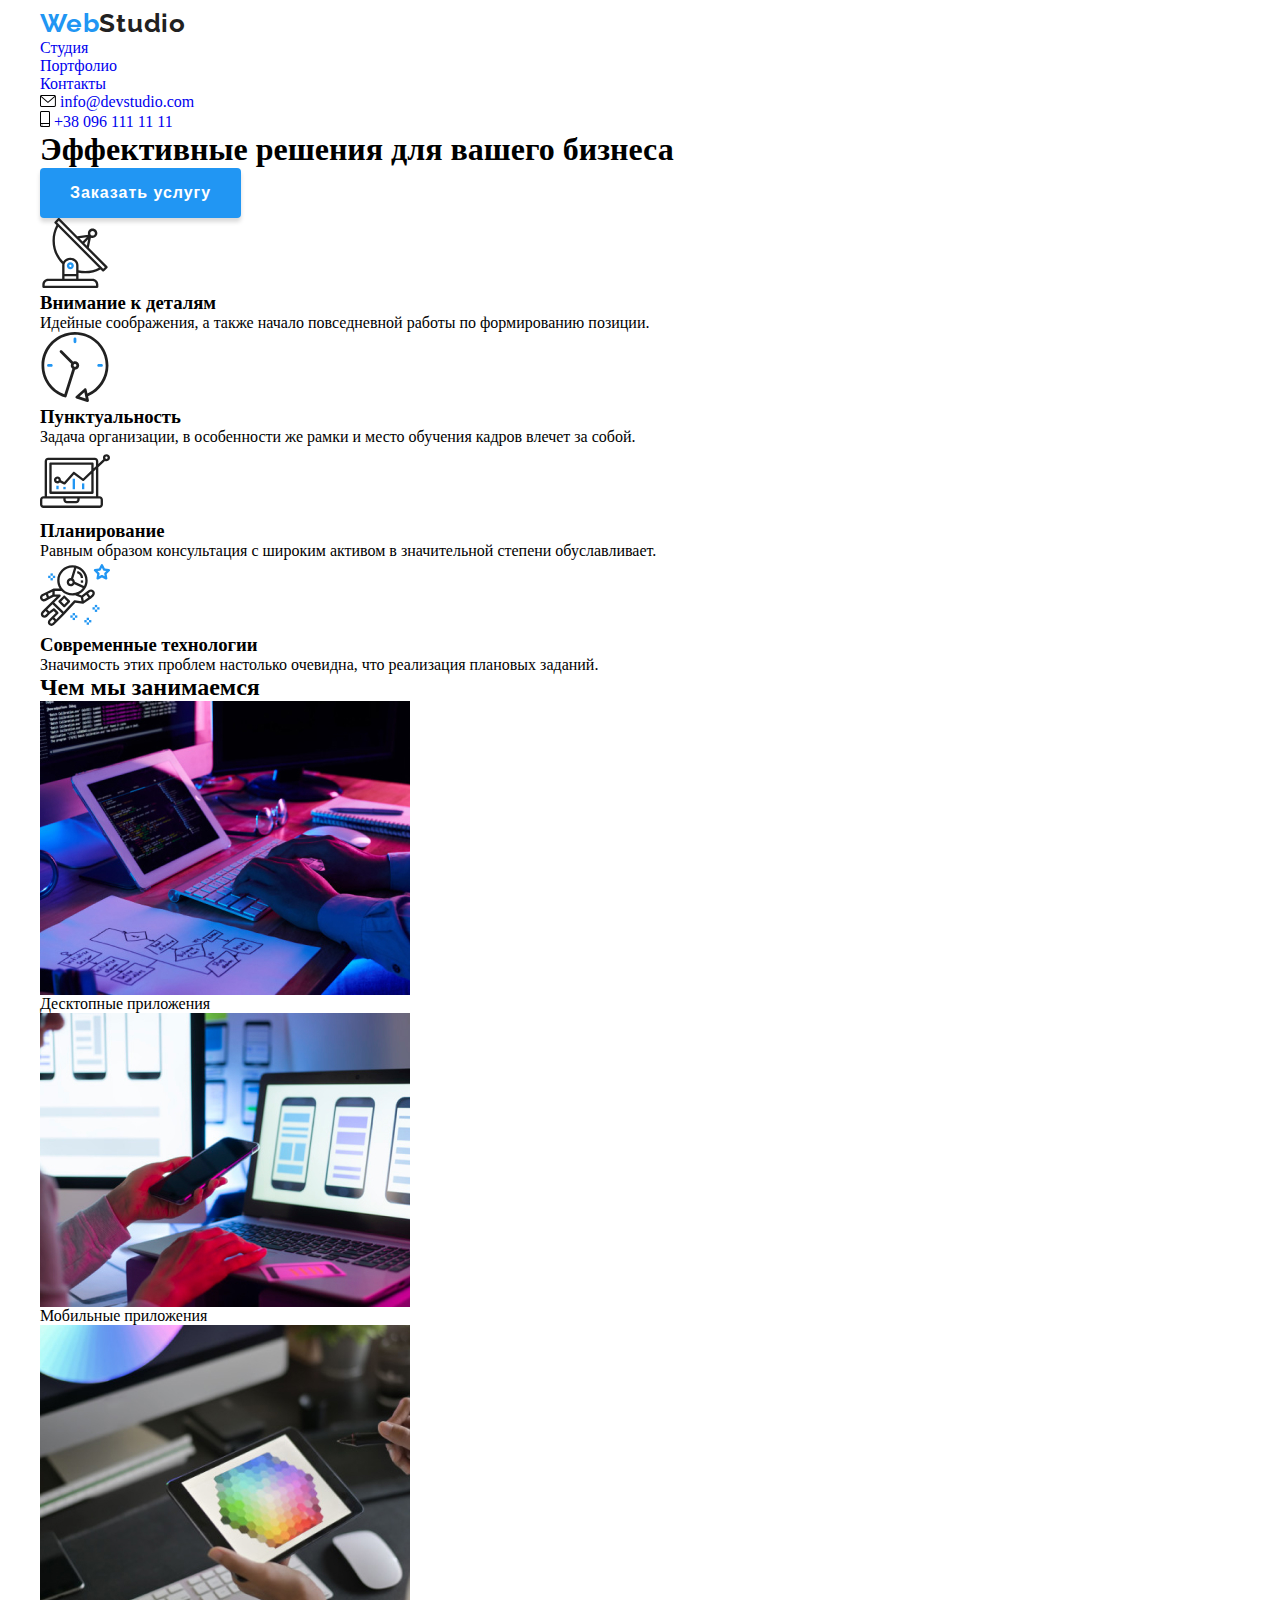
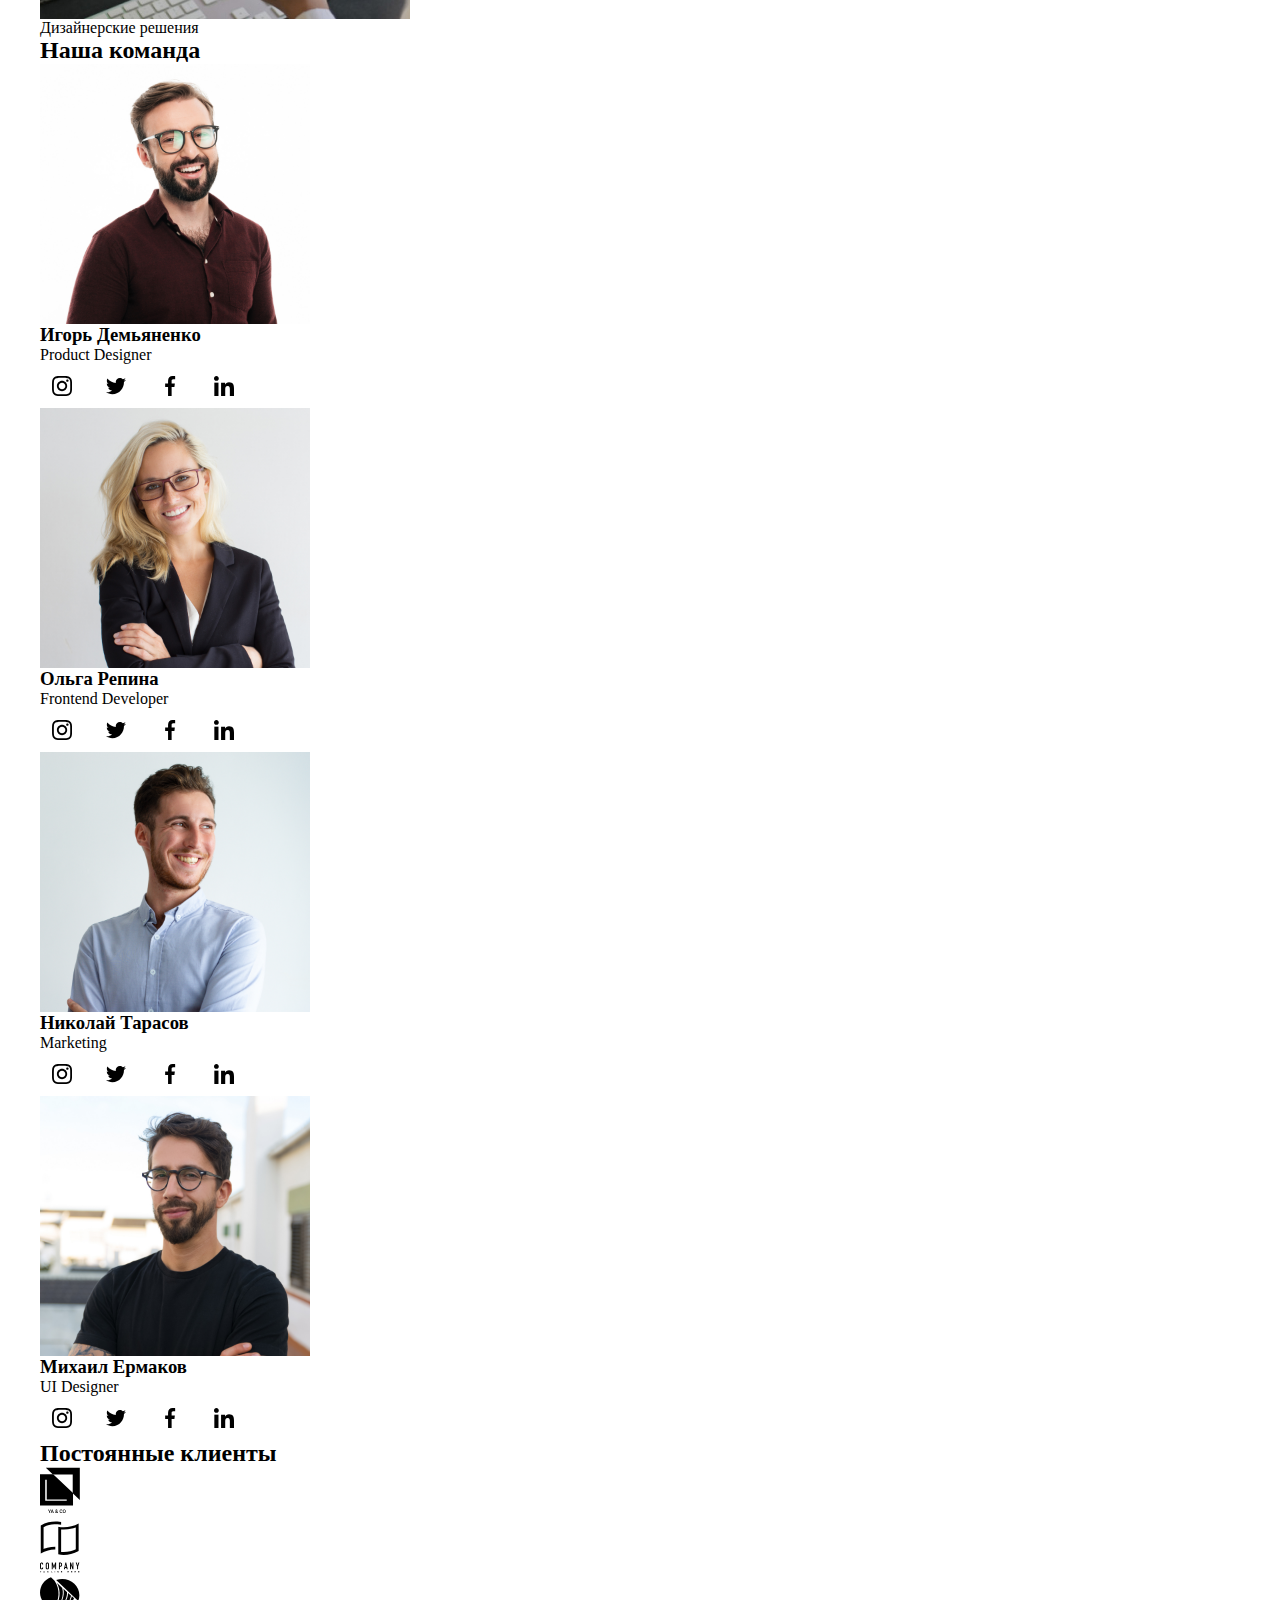
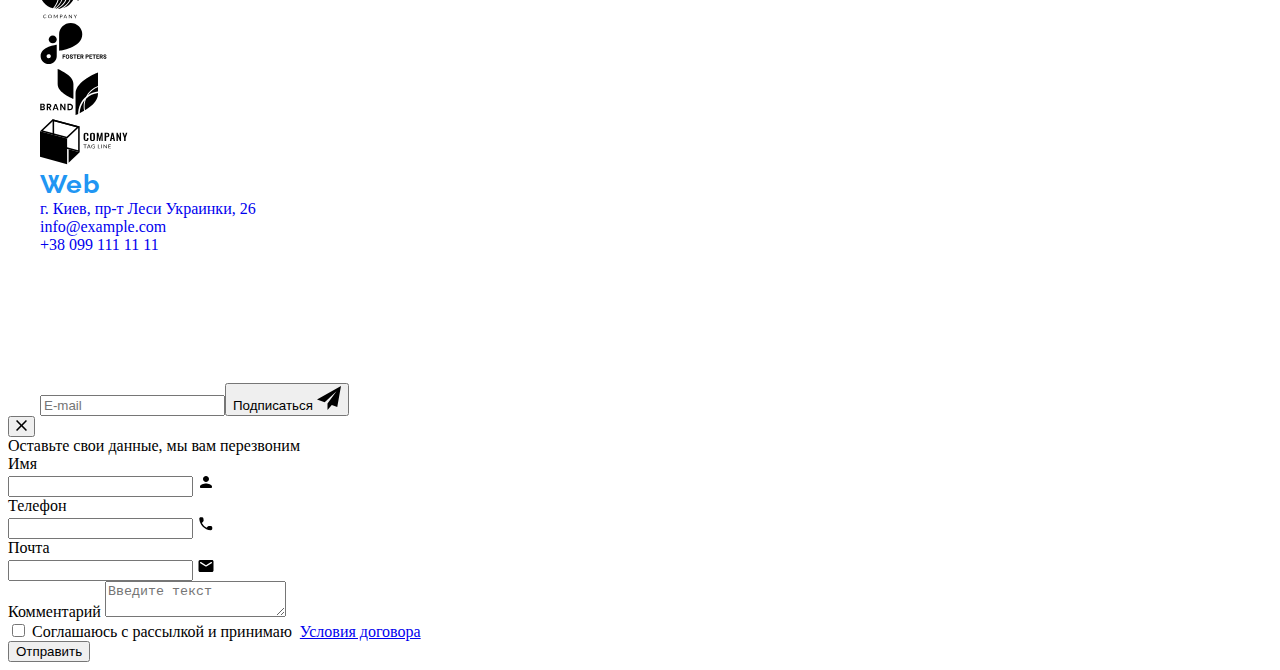
==== commit 1b1de239: "Создает scss" ====
--- a/index.html
+++ b/index.html
@@ -15,7 +15,7 @@
       href="https://fonts.googleapis.com/css2?family=Raleway:wght@700&family=Roboto:wght@400;500;700;900&display=swap"
       rel="stylesheet"
     />
-    <link rel="stylesheet" href="./css/styles.css" />
+    <link rel="stylesheet" href="./css/main.min.css" />
   </head>
   <body>
     <header class="header">
--- a/css/main.min.css
+++ b/css/main.min.css
@@ -0,0 +1 @@
+:root{--primery-text-color: #757575;--title-color: #212121;--secondary-color: #2196f3;--background-color: #2f303a;--secondary-background-color: #f5f4fa;--background-card-color: #ffffff;--background-hero-color: #c4c4c4;--social-icon-light-color: #afb1b8;--light-icon-color: #ffffff;--time-hover: 250ms}.visually-hidden{position:absolute;width:1px;height:1px;margin:-1px;border:0;padding:0;clip:rect(0 0 0 0);overflow:hidden}h1,h2,h3,h4,h5,h6,p{margin:0}ul,ol{margin:0;padding:0}img{display:block}.link{text-decoration:none}.list{list-style:none}address{font-style:normal}.conteiner{width:1200px;padding-right:15px;padding-left:15px;margin:0 auto}.hero-btn{min-width:200px;background-color:var(--secondary-color);box-shadow:0px 4px 4px rgba(0,0,0,.15);border:none;border-radius:4px;padding:10px 30px;font-weight:700;font-size:16px;line-height:1.87;text-align:center;letter-spacing:.06em;color:#fff;transition:background-color var(--time-hover) cubic-bezier(0.4, 0, 0.2, 1)}.hero-btn:hover,.hero-btn:focus{background-color:#188ce8;cursor:pointer}.footer-social{display:flex;flex-direction:column;margin-right:93px}.social-title,.submit-title{margin-bottom:20px;font-weight:700;line-height:1.14;letter-spacing:.03em;text-transform:uppercase;color:var(--light-icon-color)}.social-list{display:flex;align-items:flex-start}.social-list-item:not(:last-child){margin-right:10px}.social-list-link{display:flex;justify-content:center;align-items:center;width:44px;height:44px;background:rgba(255,255,255,.1);border-radius:50%;cursor:pointer;transition:background-color var(--time-hover) cubic-bezier(0.4, 0, 0.2, 1)}.social-list-link:hover,.social-list-link:focus{background-color:var(--secondary-color)}.social-list-icon{width:20px;height:20px;transition:fill var(--time-hover) cubic-bezier(0.4, 0, 0.2, 1)}.social-dark-theme{fill:var(--light-icon-color)}.social-list-link:hover .social-list-icon,.social-list-link:focus .social-list-icon{fill:var(--light-icon-color)}.logo{margin-right:92px;padding-top:24px;padding-bottom:25px;font-family:"Raleway",sans-serif;font-weight:700;font-size:26px;line-height:1.19;letter-spacing:.03em;color:var(--title-color)}.logo:hover,.logo:focus{opacity:.5}.logo-color{color:var(--secondary-color)}.footer-logo{font-family:"Raleway",sans-serif;font-weight:700;font-size:26px;line-height:1.19;letter-spacing:.03em;color:var(--light-icon-color);margin-bottom:20px}.footer-logo:hover,.footer-logo:focus{opacity:.5}/*# sourceMappingURL=main.min.css.map */